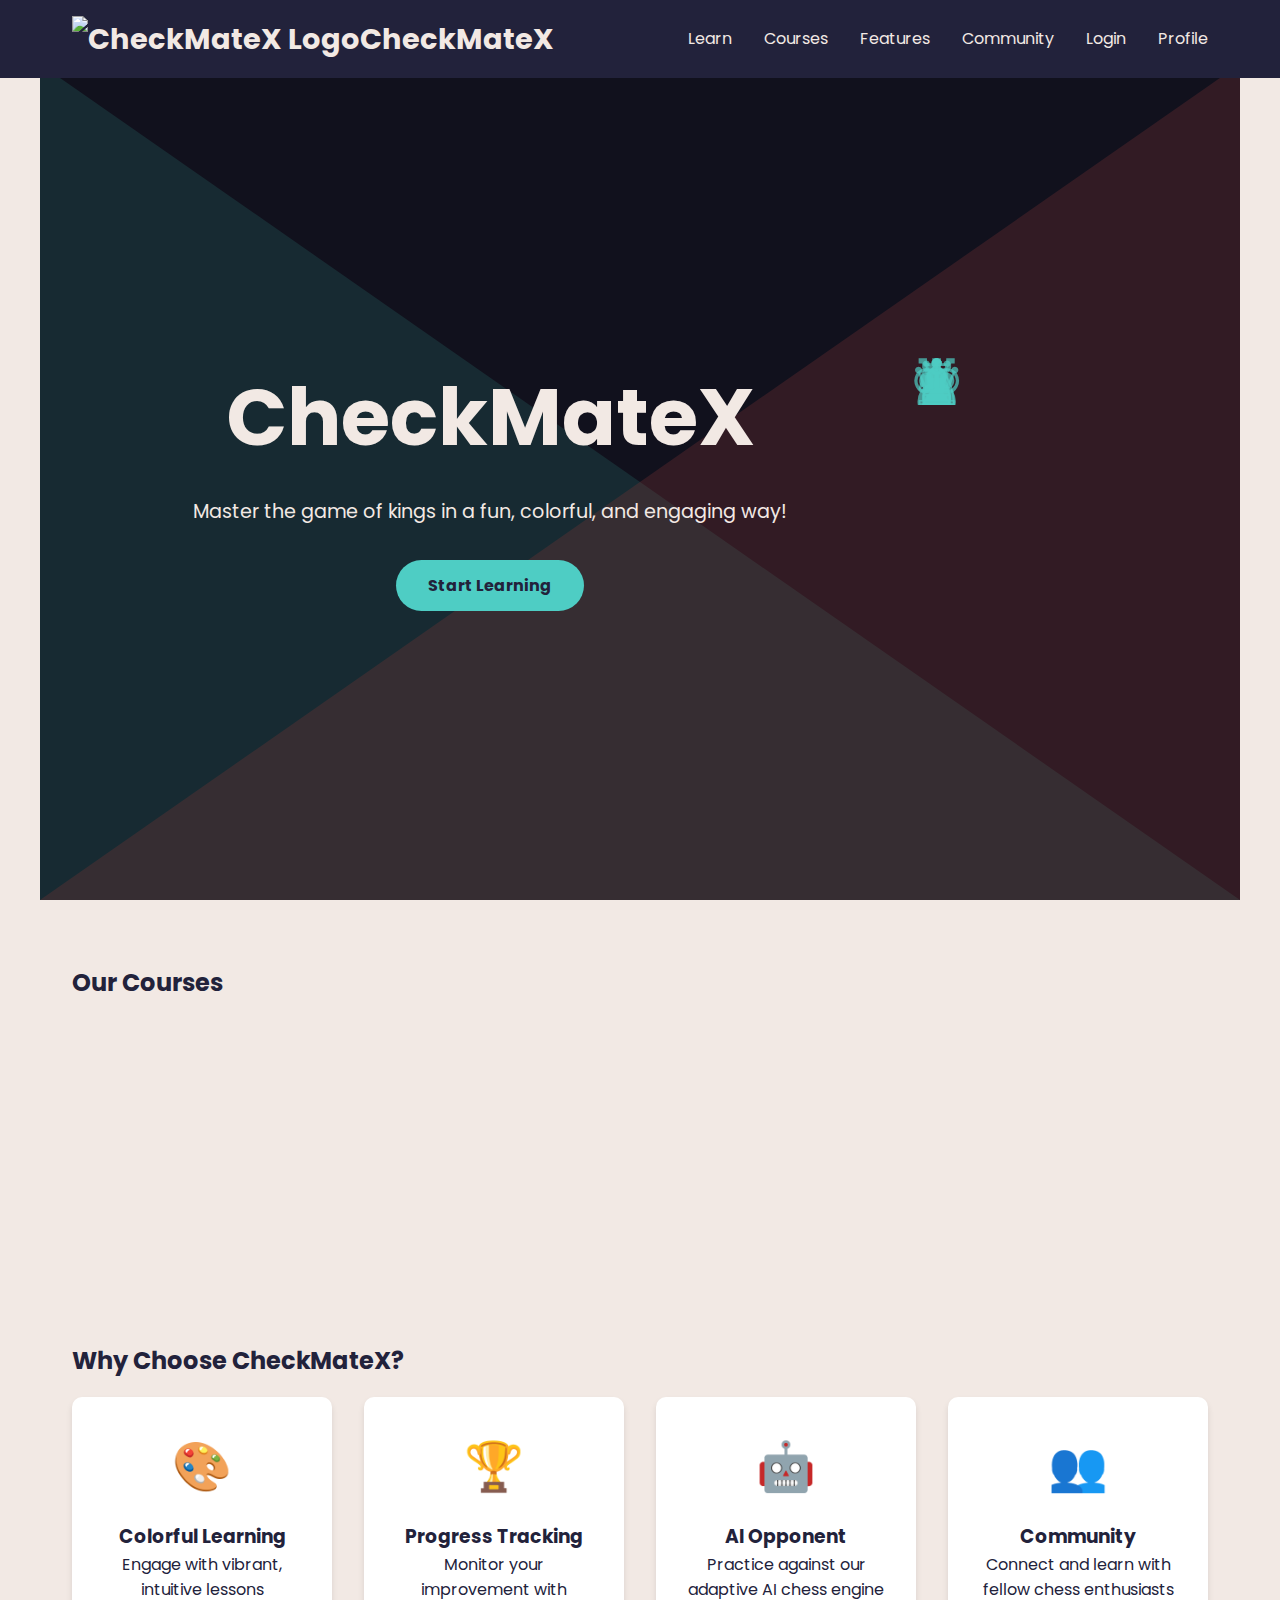
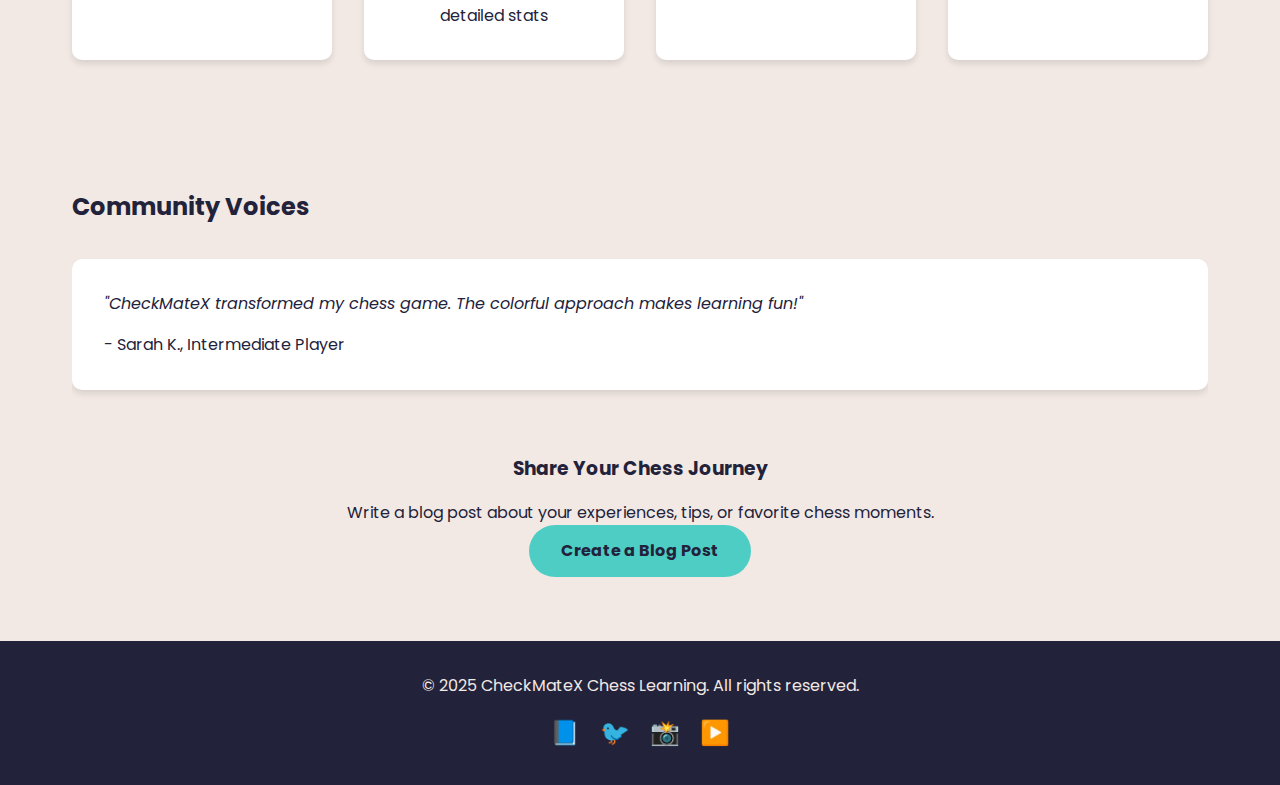
==== index.html @ 6e70ec8e "Initial commit" ====
<!DOCTYPE html>
<html lang="en">
<head>
    <meta charset="UTF-8">
    <meta name="viewport" content="width=device-width, initial-scale=1.0">
    <title>CheckMateX - Master Chess in Style!</title>
    <link rel="stylesheet" href="styles.css">
    <link href="https://fonts.googleapis.com/css2?family=Poppins:wght@400;600;700&display=swap" rel="stylesheet">
</head>
<body>
    <header>
        <nav>
            <div class="logo">
                <img src="checkmatex-logo.svg" alt="CheckMateX Logo" class="logo-img">
                <span>CheckMateX</span>
            </div>
            <ul>
                <li><a href="learning-options.html">Learn</a></li>
                <li><a href="#courses">Courses</a></li>
                <li><a href="#features">Features</a></li>
                <li><a href="#testimonials">Community</a></li>
                <li><a href="login.html">Login</a></li>
                <li><a href="profile.html">Profile</a></li>
            </ul>
        </nav>
    </header>

    <main>
        <section id="home" class="hero">
            <div class="hero-content">
                <h1 class="website-name">CheckMateX</h1>
                <p>Master the game of kings in a fun, colorful, and engaging way!</p>
                <a href="learning-options.html" class="cta-button">Start Learning</a>
            </div>
            <div class="chess-board">
                <div class="piece" id="knight">♞</div>
                <div class="piece" id="rook">♜</div>
                <div class="piece" id="bishop">♝</div>
                <div class="piece" id="queen">♛</div>
                <div class="piece" id="king">♚</div>
                <div class="piece" id="pawn">♟<div>
            </div>
        </section>

        <section id="courses">
            <h2>Our Courses</h2>
            <div class="course-grid">
                <div class="course-card" style="--accent-color: #FF6B6B;">
                    <h3>Beginner's Gambit</h3>
                    <p>Master the basics and build a solid foundation</p>
                </div>
                <div class="course-card" style="--accent-color: #4ECDC4;">
                    <h3>Tactical Mastery</h3>
                    <p>Learn game-winning combinations and strategies</p>
                </div>
                <div class="course-card" style="--accent-color: #FFA07A;">
                    <h3>Endgame Wizardry</h3>
                    <p>Turn endgames into your secret weapon</p>
                </div>
                <div class="course-card" style="--accent-color: #45B7D1;">
                    <h3>Grandmaster Insights</h3>
                    <p>Advanced techniques from chess champions</p>
                </div>
            </div>
        </section>

        <section id="features">
            <h2>Why Choose CheckMateX?</h2>
            <div class="features-grid">
                <div class="feature">
                    <div class="feature-icon">🎨</div>
                    <h3>Colorful Learning</h3>
                    <p>Engage with vibrant, intuitive lessons</p>
                </div>
                <div class="feature">
                    <div class="feature-icon">🏆</div>
                    <h3>Progress Tracking</h3>
                    <p>Monitor your improvement with detailed stats</p>
                </div>
                <div class="feature">
                    <div class="feature-icon">🤖</div>
                    <h3>AI Opponent</h3>
                    <p>Practice against our adaptive AI chess engine</p>
                </div>
                <div class="feature">
                    <div class="feature-icon">👥</div>
                    <h3>Community</h3>
                    <p>Connect and learn with fellow chess enthusiasts</p>
                </div>
            </div>
        </section>

        <section id="testimonials">
            <h2>Community Voices</h2>
            <div class="testimonial-carousel">
                <div class="testimonial">
                    <p>"CheckMateX transformed my chess game. The colorful approach makes learning fun!"</p>
                    <span>- Sarah K., Intermediate Player</span>
                </div>
                <div class="testimonial">
                    <p>"I've tried many chess courses, but CheckMateX's interactive style is unmatched."</p>
                    <span>- Mike R., Beginner</span>
                </div>
                <div class="testimonial">
                    <p>"The Grandmaster Insights course helped me reach new heights in my chess career."</p>
                    <span>- Elena G., Advanced Player</span>
                </div>
            </div>
            <div class="blog-section">
                <h3>Share Your Chess Journey</h3>
                <p>Write a blog post about your experiences, tips, or favorite chess moments.</p>
                <a href="create-blog.html" class="cta-button">Create a Blog Post</a>
            </div>
        </section>
    </main>

    <footer>
        <p>&copy; 2025 CheckMateX Chess Learning. All rights reserved.</p>
        <div class="social-links">
            <a href="#" class="social-icon">📘</a>
            <a href="#" class="social-icon">🐦</a>
            <a href="#" class="social-icon">📸</a>
            <a href="#" class="social-icon">▶️</a>
        </div>
    </footer>

    <script src="script.js"></script>
</body>
</html>
---- styles.css ----
:root {
  --primary-color: #22223b;
  --secondary-color: #4a4e69;
  --accent-color-1: #ff6b6b;
  --accent-color-2: #4ecdc4;
  --accent-color-3: #ffa07a;
  --background-color: #f2e9e4;
  --text-color: #22223b;
}

* {
  margin: 0;
  padding: 0;
  box-sizing: border-box;
}

body {
  font-family: "Poppins", sans-serif;
  line-height: 1.6;
  color: var(--text-color);
  background-color: var(--background-color);
}

/* Header and Navigation */
header {
  background-color: var(--primary-color);
  padding: 1rem 0;
  position: fixed;
  width: 100%;
  top: 0;
  z-index: 1000;
}

nav {
  display: flex;
  justify-content: space-between;
  align-items: center;
  max-width: 1200px;
  margin: 0 auto;
  padding: 0 2rem;
}

.logo {
  display: flex;
  align-items: center;
  font-size: 1.8rem;
  font-weight: bold;
  color: var(--background-color);
}

.logo-svg {
  width: 40px;
  height: 40px;
  margin-right: 10px;
}

nav ul {
  display: flex;
  list-style: none;
}

nav ul li {
  margin-left: 2rem;
}

nav ul li a {
  color: var(--background-color);
  text-decoration: none;
  transition: color 0.3s ease;
}

nav ul li a:hover {
  color: var(--accent-color-2);
}

/* Main Content */
main {
  margin-top: 4rem;
}

section {
  padding: 4rem 2rem;
  max-width: 1200px;
  margin: 0 auto;
}

h1,
h2 {
  margin-bottom: 1rem;
}

/* Hero Section */
.hero {
  display: flex;
  justify-content: space-between;
  align-items: center;
  min-height: calc(100vh - 4rem);
  background-image: url('data:image/svg+xml;utf8,<svg xmlns="http://www.w3.org/2000/svg" viewBox="0 0 100 100" preserveAspectRatio="none"><rect width="100" height="100" fill="%2322223B"/><path d="M0 0 L100 100 L0 100 Z" fill="%234ECDC4" opacity="0.3"/><path d="M100 0 L0 100 L100 100 Z" fill="%23FF6B6B" opacity="0.3"/></svg>');
  background-size: cover;
  background-position: center;
  color: var(--background-color);
  overflow: hidden;
  position: relative;
}

.hero::before {
  content: "";
  position: absolute;
  top: 0;
  left: 0;
  right: 0;
  bottom: 0;
  background: rgba(0, 0, 0, 0.5);
  z-index: 1;
}

.hero-content {
  flex: 1;
  z-index: 2;
  text-align: center;
}

.website-name {
  font-size: 5rem;
  font-weight: bold;
  margin-bottom: 1rem;
  animation: popUp 1s ease-out;
}

@keyframes popUp {
  0% {
    transform: scale(0);
    opacity: 0;
  }
  80% {
    transform: scale(1.1);
  }
  100% {
    transform: scale(1);
    opacity: 1;
  }
}

.hero p {
  font-size: 1.2rem;
  margin-bottom: 2rem;
}

.cta-button {
  display: inline-block;
  background-color: var(--accent-color-2);
  color: var(--text-color);
  padding: 0.8rem 2rem;
  text-decoration: none;
  font-weight: bold;
  border-radius: 50px;
  transition: transform 0.3s ease, box-shadow 0.3s ease;
}

.cta-button:hover {
  transform: translateY(-3px);
  box-shadow: 0 4px 10px rgba(0, 0, 0, 0.2);
}

.chess-board {
  position: relative;
  width: 300px;
  height: 300px;
  z-index: 2;
}

.piece {
  position: absolute;
  font-size: 4rem;
  opacity: 0.7;
  transition: all 0.5s ease;
  color: var(--accent-color-2);
}

/* Courses Section */
.course-grid {
  display: grid;
  grid-template-columns: repeat(auto-fit, minmax(250px, 1fr));
  gap: 2rem;
}

.course-card {
  background-color: white;
  border-radius: 10px;
  padding: 2rem;
  box-shadow: 0 4px 6px rgba(0, 0, 0, 0.1);
  transition: transform 0.3s ease, box-shadow 0.3s ease;
  border-top: 5px solid var(--accent-color);
}

.course-card:hover {
  transform: translateY(-5px);
  box-shadow: 0 6px 12px rgba(0, 0, 0, 0.15);
}

.course-card h3 {
  color: var(--accent-color);
  margin-bottom: 1rem;
}

/* Features Section */
.features-grid {
  display: grid;
  grid-template-columns: repeat(auto-fit, minmax(200px, 1fr));
  gap: 2rem;
}

.feature {
  text-align: center;
  padding: 2rem;
  background-color: white;
  border-radius: 10px;
  box-shadow: 0 4px 6px rgba(0, 0, 0, 0.1);
  transition: transform 0.3s ease;
}

.feature:hover {
  transform: translateY(-5px);
}

.feature-icon {
  font-size: 3rem;
  margin-bottom: 1rem;
}

/* Testimonials Section */
.testimonial-carousel {
  display: flex;
  overflow-x: auto;
  scroll-snap-type: x mandatory;
  gap: 2rem;
  padding: 1rem 0;
}

.testimonial {
  flex: 0 0 100%;
  scroll-snap-align: start;
  background-color: white;
  padding: 2rem;
  border-radius: 10px;
  box-shadow: 0 4px 6px rgba(0, 0, 0, 0.1);
}

.testimonial p {
  font-style: italic;
  margin-bottom: 1rem;
}

.blog-section {
  margin-top: 3rem;
  text-align: center;
}

.blog-section h3 {
  margin-bottom: 1rem;
}

/* Footer */
footer {
  background-color: var(--primary-color);
  color: var(--background-color);
  text-align: center;
  padding: 2rem 0;
}

.social-links {
  margin-top: 1rem;
}

.social-icon {
  font-size: 1.5rem;
  margin: 0 0.5rem;
  text-decoration: none;
}

/* Responsive Design */
@media (max-width: 768px) {
  nav {
    flex-direction: column;
  }

  nav ul {
    margin-top: 1rem;
  }

  nav ul li {
    margin-left: 0;
    margin-right: 1rem;
  }

  .hero {
    flex-direction: column;
    text-align: center;
  }

  .website-name {
    font-size: 3rem;
  }

  .chess-board {
    margin-top: 2rem;
  }
}
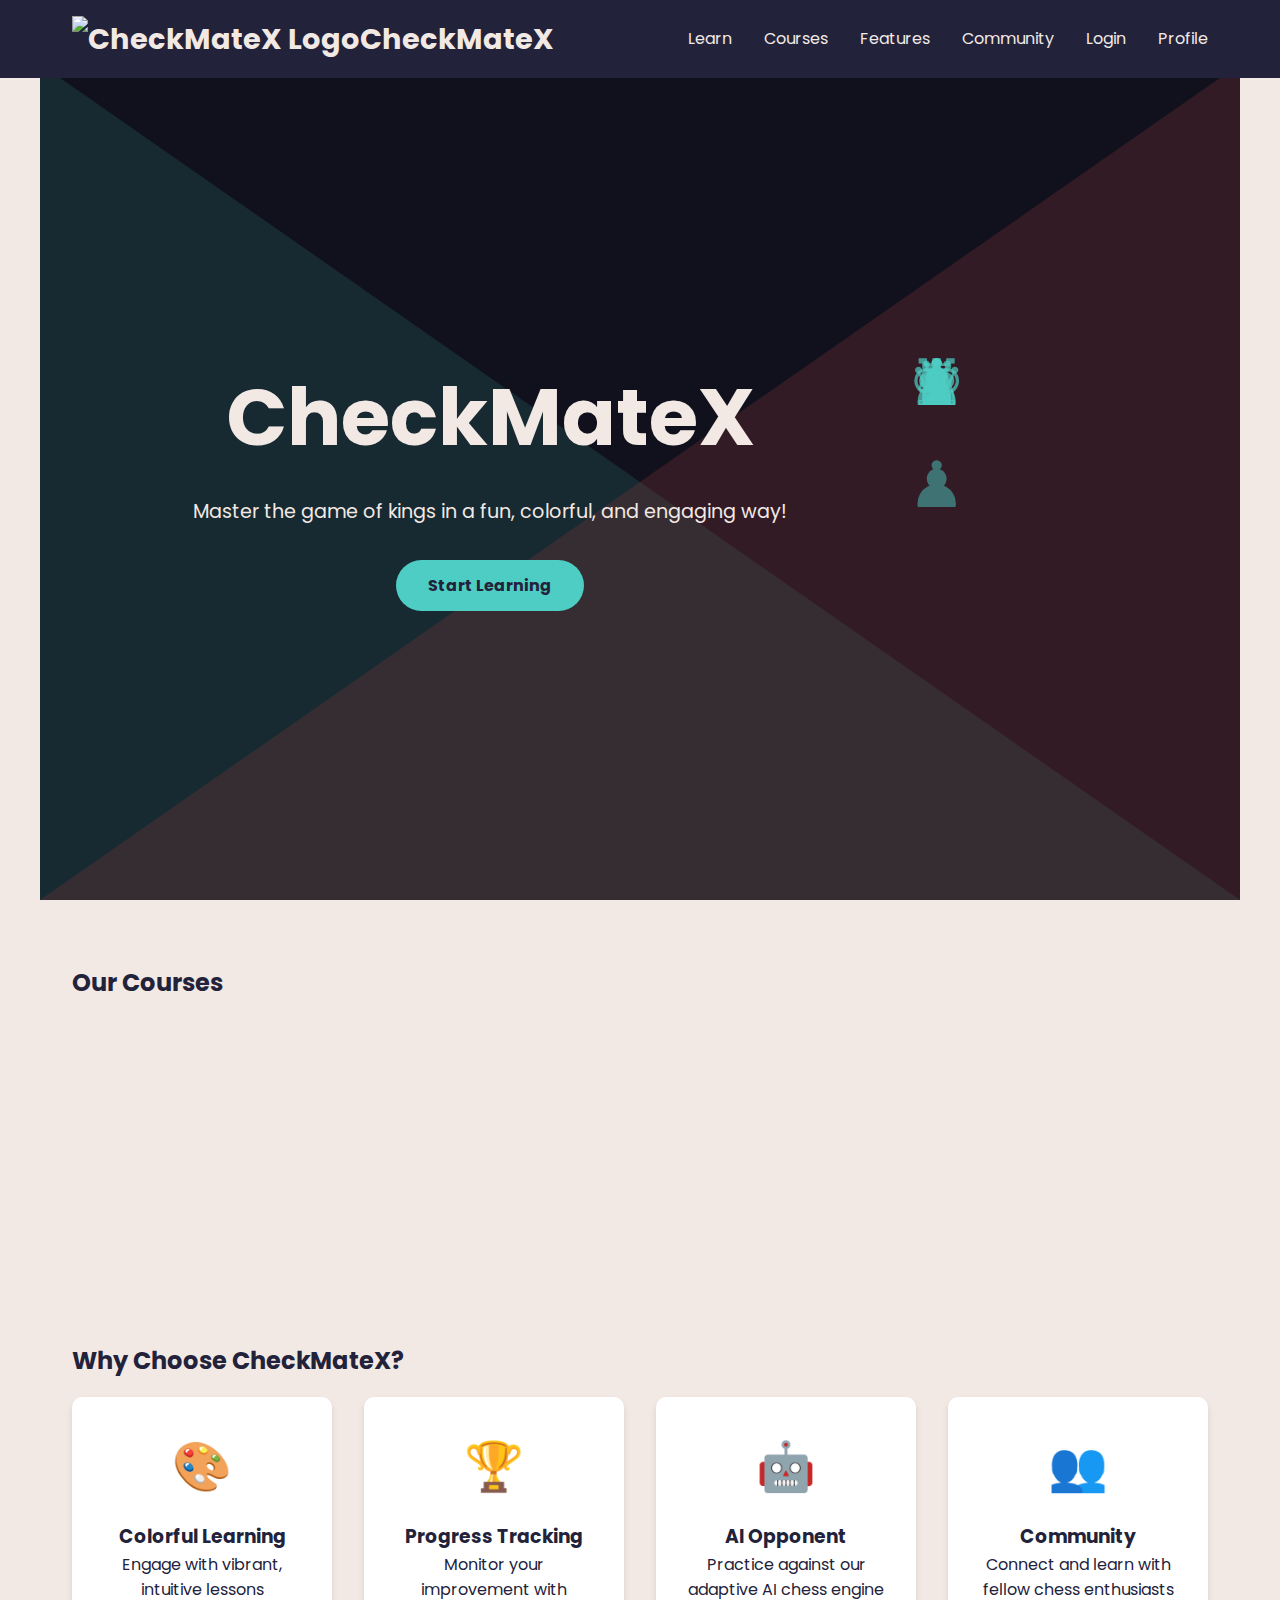
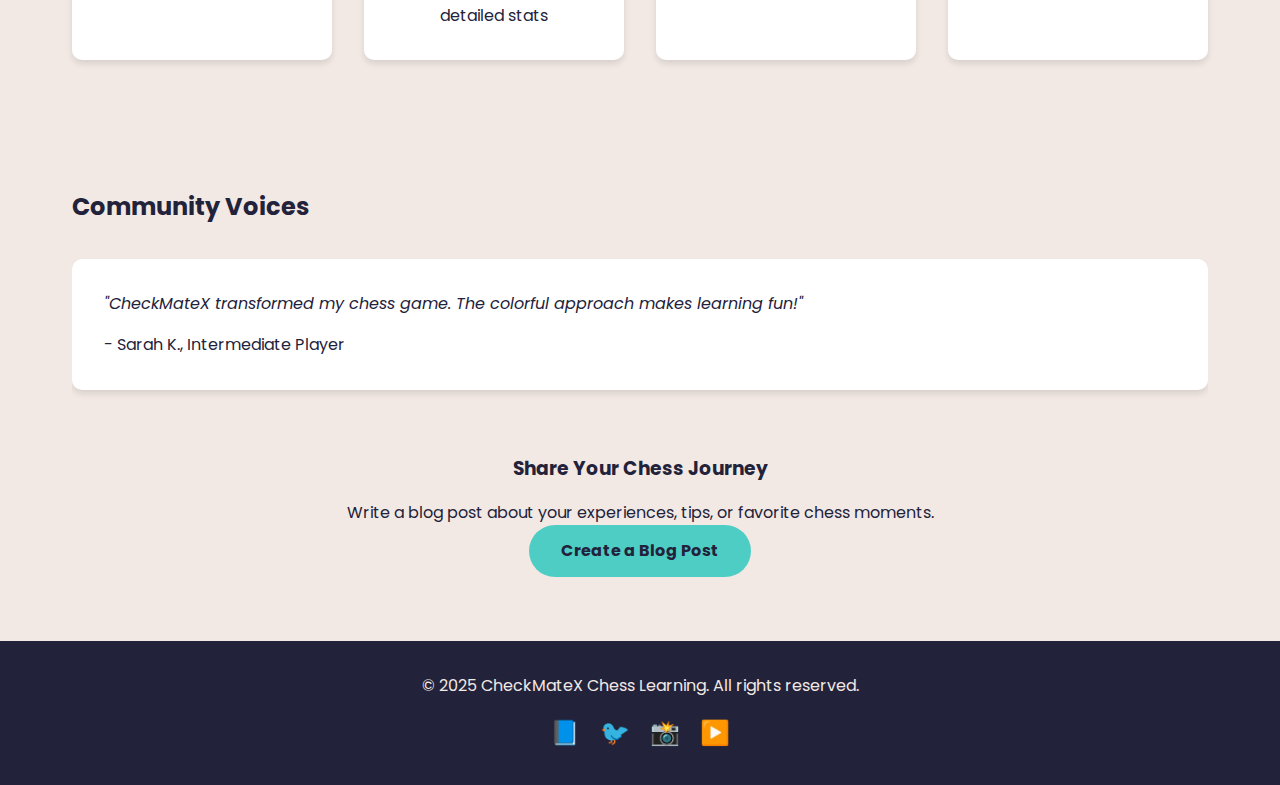
==== commit 1b67a8e0: "first" ====
--- a/index.html
+++ b/index.html
@@ -39,7 +39,9 @@
                 <div class="piece" id="queen">♛</div>
                 <div class="piece" id="king">♚</div>
                 <div class="piece" id="pawn">♟<div>
-            </div>
+                    <div class="piece" id="pawn">♟<div>
+
+                </div>
         </section>
 
         <section id="courses">
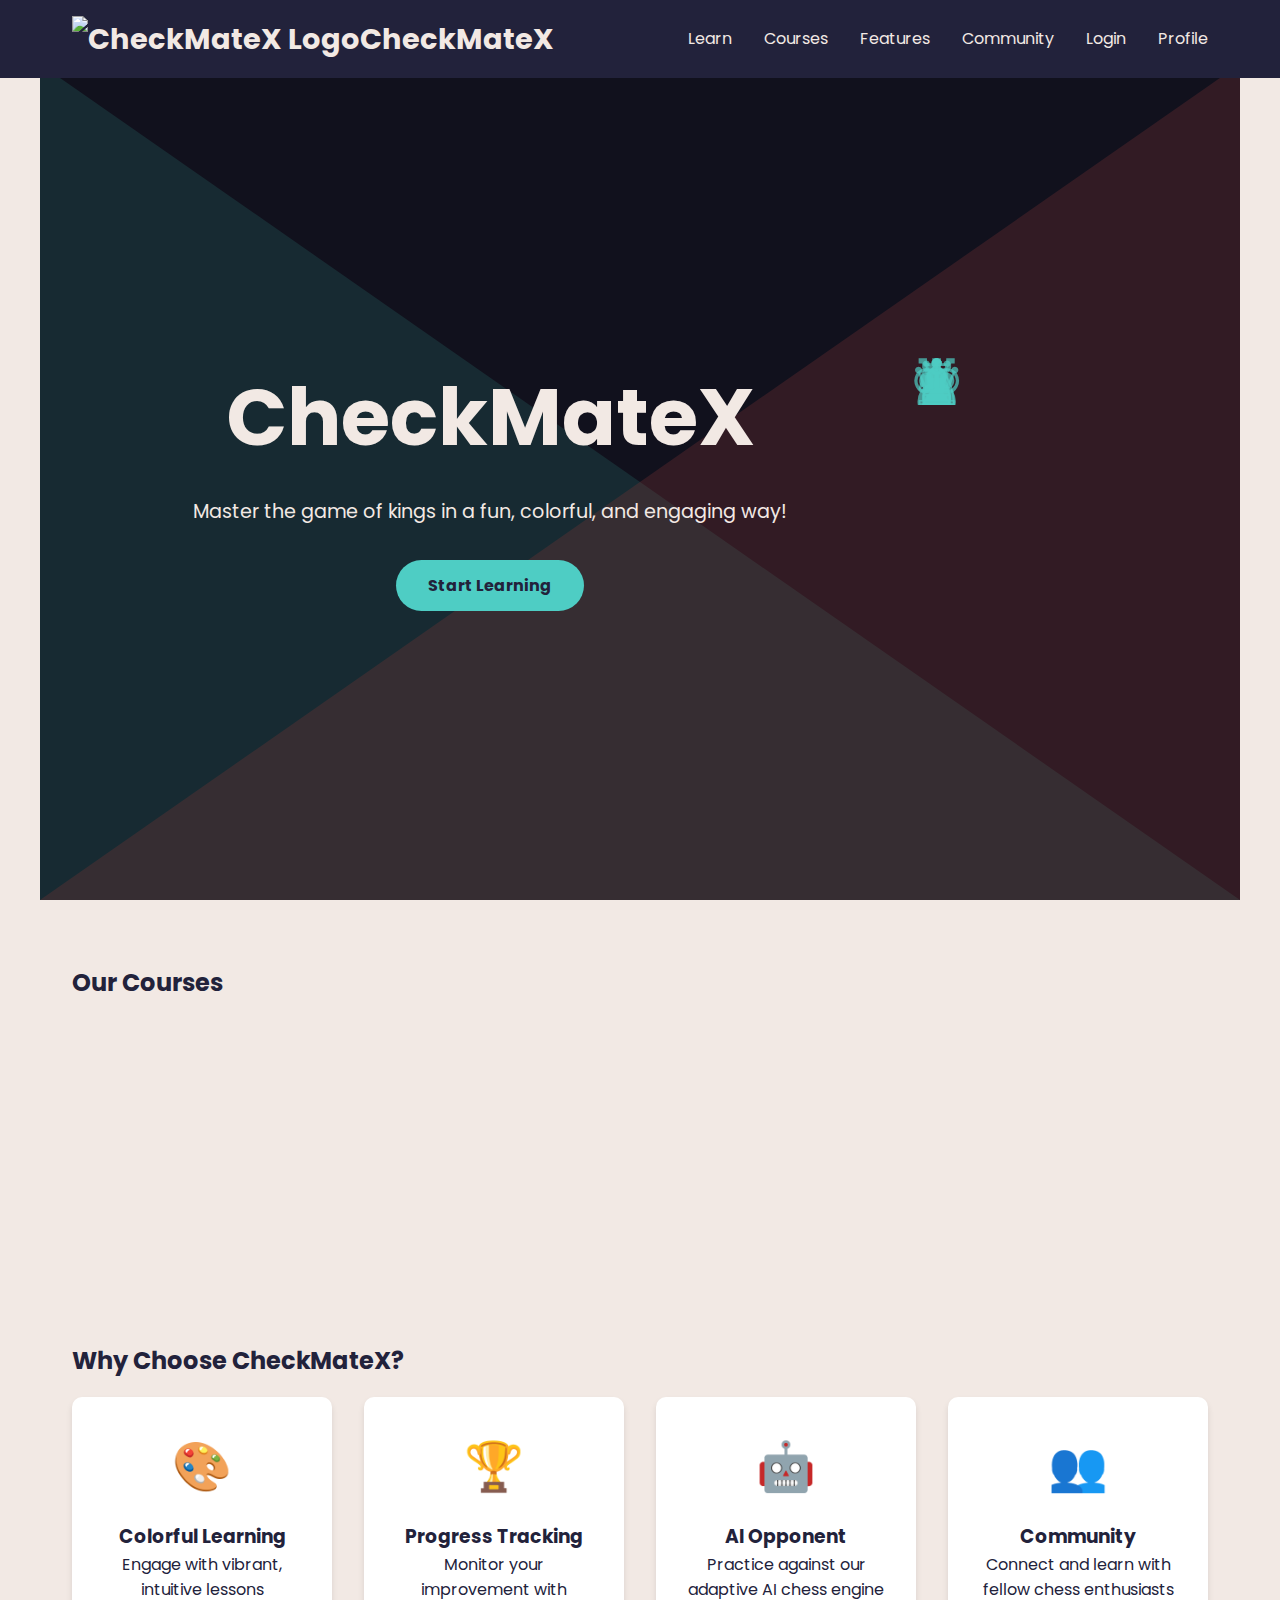
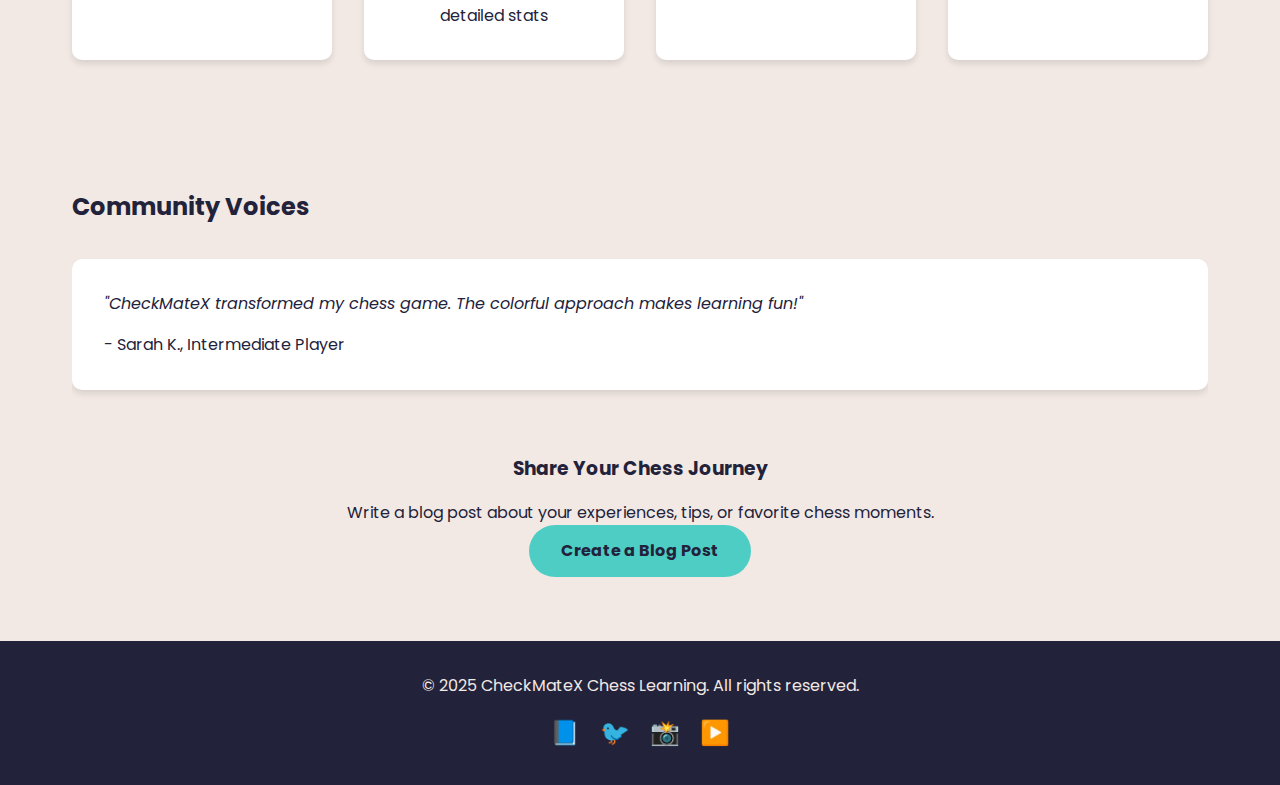
==== commit 79b9626b: "original" ====
--- a/index.html
+++ b/index.html
@@ -39,7 +39,7 @@
                 <div class="piece" id="queen">♛</div>
                 <div class="piece" id="king">♚</div>
                 <div class="piece" id="pawn">♟<div>
-                    <div class="piece" id="pawn">♟<div>
+                    
 
                 </div>
         </section>
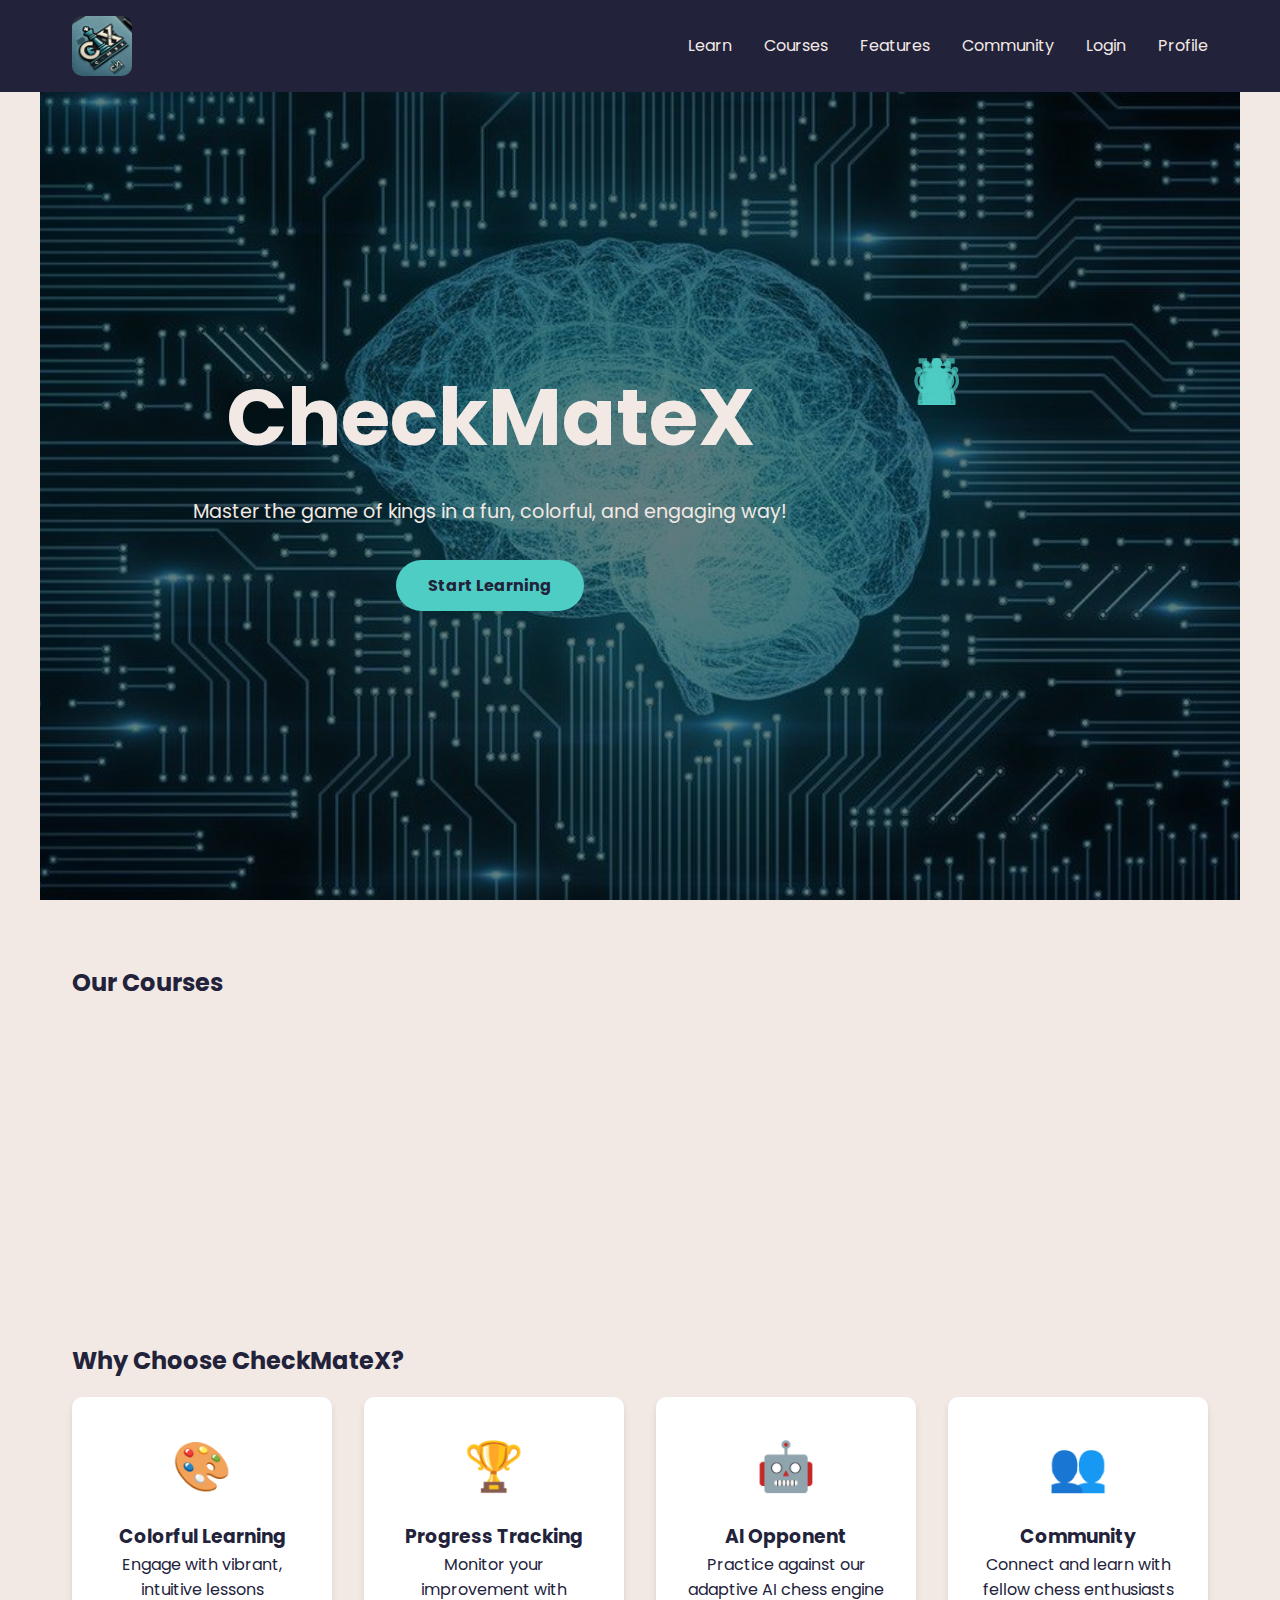
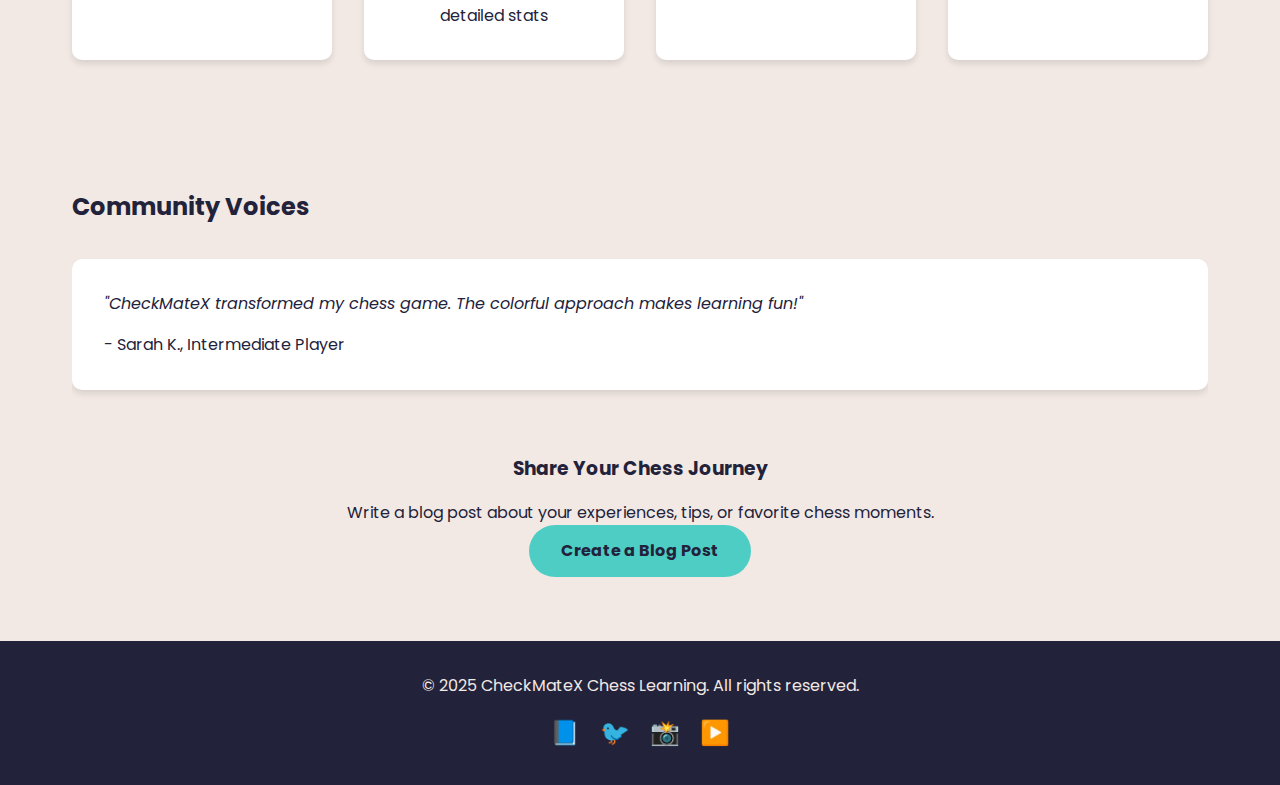
==== commit 3a2fea37: "logo and background changes" ====
--- a/index.html
+++ b/index.html
@@ -11,9 +11,10 @@
     <header>
         <nav>
             <div class="logo">
-                <img src="checkmatex-logo.svg" alt="CheckMateX Logo" class="logo-img">
+                <img src="/images/cmx-logo.webp" alt="CMX Logo" class="logo-img">
                 <span>CheckMateX</span>
             </div>
+            
             <ul>
                 <li><a href="learning-options.html">Learn</a></li>
                 <li><a href="#courses">Courses</a></li>
@@ -38,10 +39,8 @@
                 <div class="piece" id="bishop">♝</div>
                 <div class="piece" id="queen">♛</div>
                 <div class="piece" id="king">♚</div>
-                <div class="piece" id="pawn">♟<div>
-                    
-
-                </div>
+                <div class="piece" id="pawn">♟</div>
+            </div>
         </section>
 
         <section id="courses">
--- a/styles.css
+++ b/styles.css
@@ -41,18 +41,17 @@
 }
 
 .logo {
-  display: flex;
-  align-items: center;
-  font-size: 1.8rem;
-  font-weight: bold;
-  color: var(--background-color);
-}
-
-.logo-svg {
-  width: 40px;
-  height: 40px;
-  margin-right: 10px;
-}
+    display: flex;
+    align-items: center;
+}
+
+.logo-img {
+    width: 60px; /* Adjust size as needed */
+    height: auto;
+    border-radius: 10px; /* Slight rounded edges for a classy look */
+    margin-right: 10px;
+}
+
 
 nav ul {
   display: flex;
@@ -95,7 +94,7 @@
   justify-content: space-between;
   align-items: center;
   min-height: calc(100vh - 4rem);
-  background-image: url('data:image/svg+xml;utf8,<svg xmlns="http://www.w3.org/2000/svg" viewBox="0 0 100 100" preserveAspectRatio="none"><rect width="100" height="100" fill="%2322223B"/><path d="M0 0 L100 100 L0 100 Z" fill="%234ECDC4" opacity="0.3"/><path d="M100 0 L0 100 L100 100 Z" fill="%23FF6B6B" opacity="0.3"/></svg>');
+  background-image: url(/images/bb.jpg);
   background-size: cover;
   background-position: center;
   color: var(--background-color);
